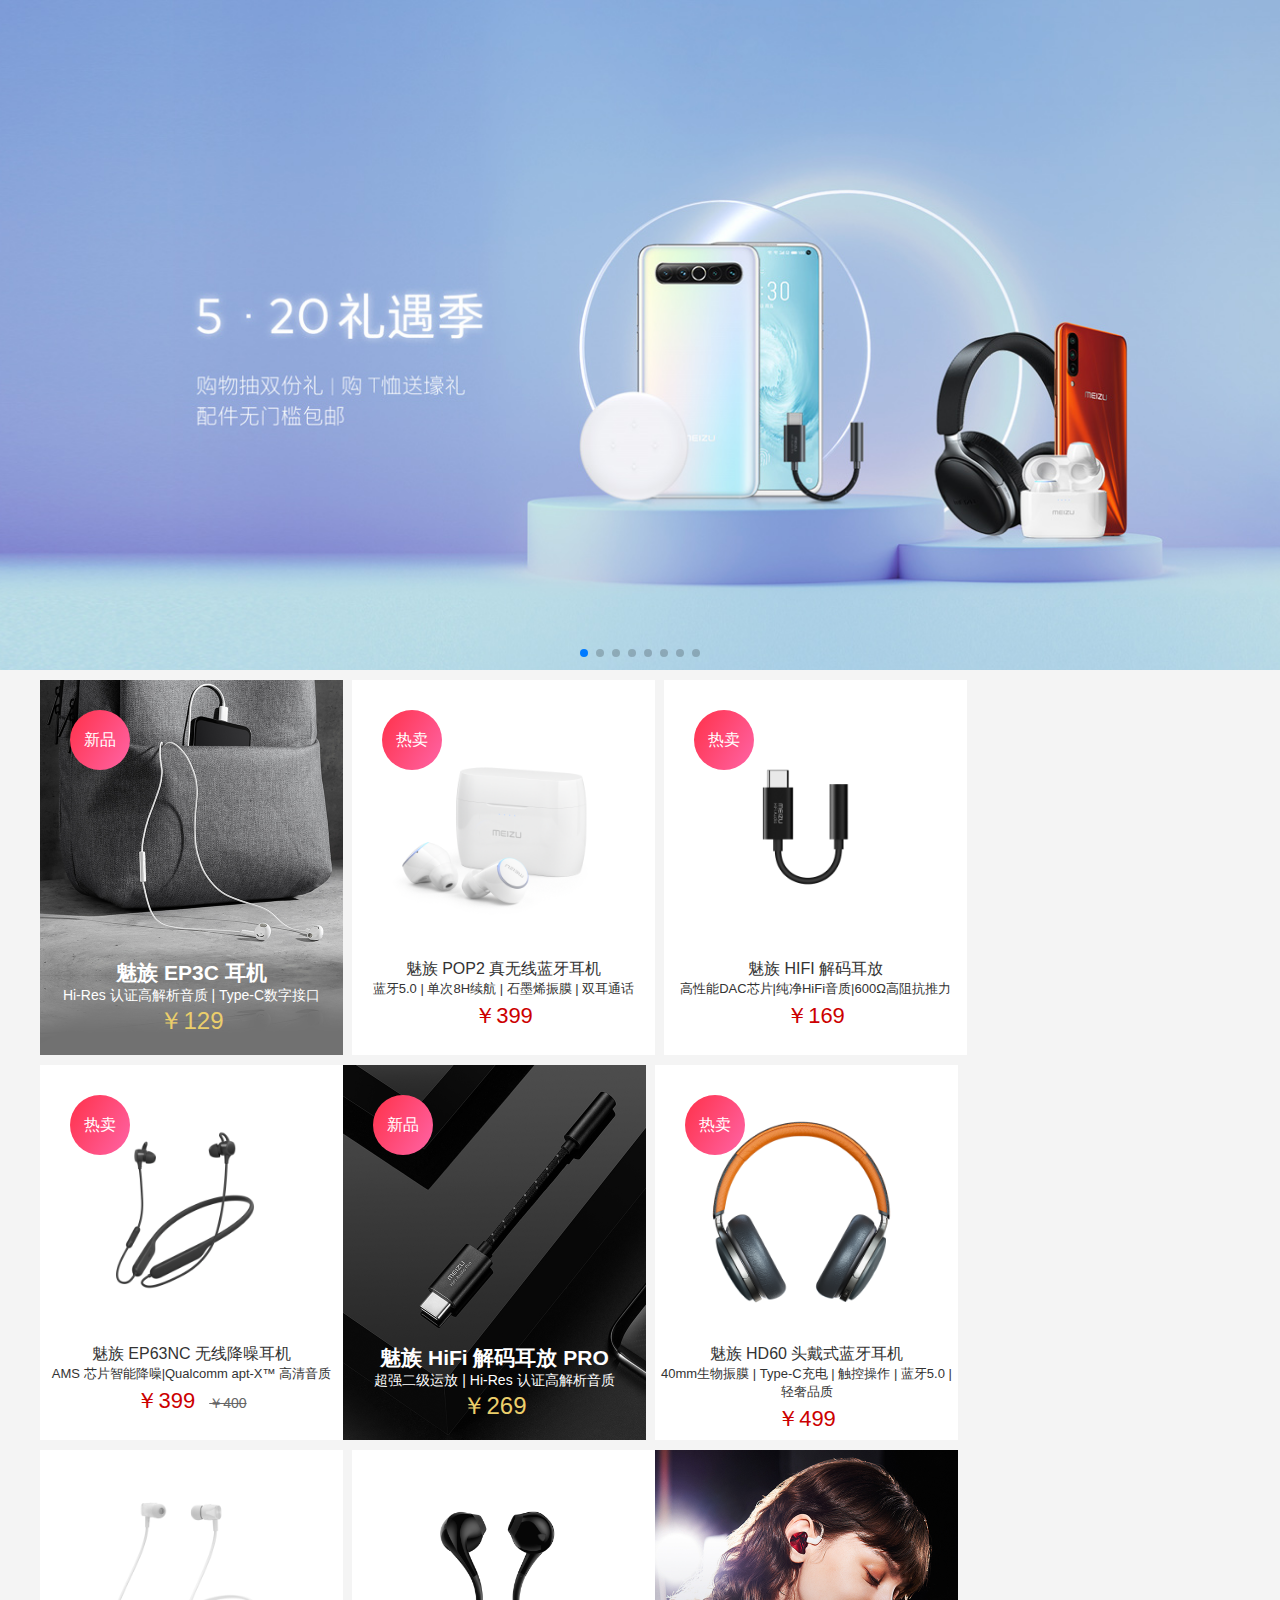
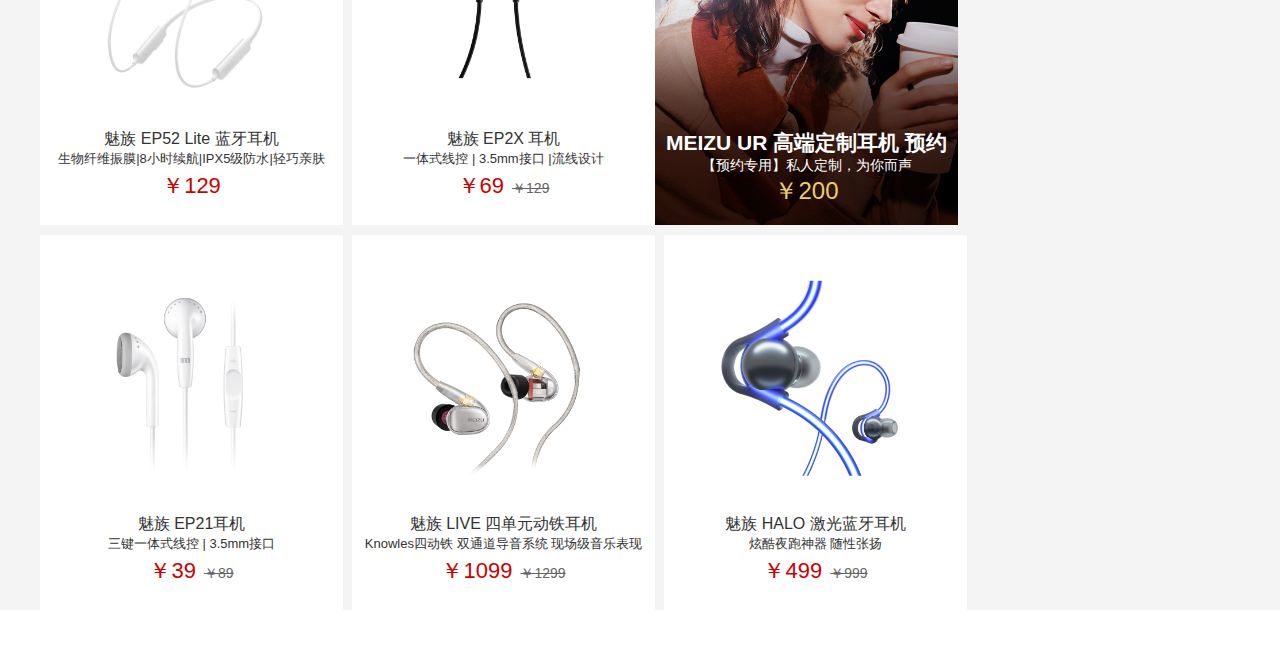
==== src/main/resources/static/views/index.html @ 3f73531a "阶段性提交" ====
<!DOCTYPE html>
<html>
    <head>
        <meta charset="utf-8"/>
        <title>魅族官网</title>
        <script src="../js/jquery-3.7.1.min.js" type="text/javascript" charset="utf-8"></script>
        <script src="../lib/swiper/swiper.min.js" type="text/javascript" charset="utf-8"></script>
        <script src="../js/httpUtils.js" type="text/javascript" charset="utf-8"></script>
        <script src="../js/index.js" type="text/javascript" charset="utf-8"></script>
        <link rel="stylesheet" type="text/css" href="../css/reset.css"/>
        <link rel="stylesheet" type="text/css" href="../css/index.css"/>
        <link rel="stylesheet" type="text/css" href="../lib/swiper/swiper.min.css"/>

    </head>
    <body>
        <div class="header-all"></div>

        <div class="swiper-container">
            <div class="swiper-wrapper">
                <div class="swiper-slide slider1"></div>
                <div class="swiper-slide slider2"></div>
                <div class="swiper-slide slider3"></div>
                <div class="swiper-slide slider4"></div>
                <div class="swiper-slide slider5"></div>
                <div class="swiper-slide slider6"></div>
                <div class="swiper-slide slider7"></div>
                <div class="swiper-slide slider8"></div>

            </div>
            <!-- 分页导航按钮 -->
            <div class="swiper-pagination"></div>
            <!-- 向前一页按钮 -->
            <!-- <div class="swiper-button-prev"></div> -->
            <!-- 向后一页按钮 -->
            <!-- <div class="swiper-button-next"></div> -->
            <!-- 分页滚动条 -->
            <!-- <div class="swiper-scrollbar"></div> -->
        </div>

        <div class="content">

            <div class="remai xinpin">
                <div class="container">
                    <ul class="clearfix">
                        <li class="fl">
                            <div class="small_phone">
                                <a href="/details">
                                    <span>新品</span>
                                    <div class="box">
                                        <p class="p1_name">魅族 EP3C 耳机</p>
                                        <p class="p2_name">Hi-Res 认证高解析音质 | Type-C数字接口</p>
                                        <p class="p3_name">￥129</p>
                                    </div>
                                    <img src="../img/index/meizu13.jpg">
                                </a>
                            </div>
                        </li>
                        <li class="fl">
                            <div class="small_phone">
                                <a href="/details">
                                    <span>热卖</span>
                                    <div class="box">
                                        <p class="p1">魅族 POP2 真无线蓝牙耳机</p>
                                        <p class="p2">蓝牙5.0 | 单次8H续航 | 石墨烯振膜 | 双耳通话</p>
                                        <p class="p3">￥399</p>
                                    </div>
                                    <img src="../img/index/meizu14.png">
                                </a>
                            </div>
                        </li>
                        <li class="fl">
                            <div class="small_phone">
                                <a href="details.html">
                                    <span>热卖</span>
                                    <div class="box">
                                        <p class="p1">魅族 HIFI 解码耳放</p>
                                        <p class="p2">高性能DAC芯片|纯净HiFi音质|600Ω高阻抗推力</p>
                                        <p class="p3">￥169</p>
                                    </div>
                                    <img src="../img/index/meizu15.png">
                                </a>
                            </div>
                        </li>
                        <li class="fl">
                            <div class="small_phone">
                                <a href="details.html">
                                    <span>热卖</span>
                                    <div class="box">
                                        <p class="p1">魅族 EP63NC 无线降噪耳机</p>
                                        <p class="p2">AMS 芯片智能降噪|Qualcomm apt-X™ 高清音质</p>
                                        <p class="p3">￥399 <s>￥400</s></p>
                                    </div>
                                    <img src="../img/index/meizu16.png">
                                </a>
                            </div>
                        </li>

                        <li class="fl">
                            <div class="small_phone">
                                <a href="details.html">
                                    <span>新品</span>
                                    <div class="box">
                                        <p class="p1_name">魅族 HiFi 解码耳放 PRO</p>
                                        <p class="p2_name">超强二级运放 | Hi-Res 认证高解析音质</p>
                                        <p class="p3_name">￥269</p>
                                    </div>
                                    <img src="../img/index/meizu17.jpg">
                                </a>
                            </div>
                        </li>
                        <li class="fl">
                            <div class="small_phone">
                                <a href="details.html">
                                    <span>热卖</span>
                                    <div class="box">
                                        <p class="p1">魅族 HD60 头戴式蓝牙耳机</p>
                                        <p class="p2">40mm生物振膜 | Type-C充电 | 触控操作 | 蓝牙5.0 | 轻奢品质</p>
                                        <p class="p3">￥499</p>
                                    </div>
                                    <img src="../img/index/meizu18.png">
                                </a>
                            </div>
                        </li>
                        <li class="fl">
                            <div class="small_phone">
                                <a href="details.html">
                                    <!-- <span>新品</span> -->
                                    <div class="box">
                                        <p class="p1">魅族 EP52 Lite 蓝牙耳机</p>
                                        <p class="p2">生物纤维振膜|8小时续航|IPX5级防水|轻巧亲肤</p>
                                        <p class="p3">￥129</p>
                                    </div>
                                    <img src="../img/index/meizu19.png">
                                </a>
                            </div>
                        </li>
                        <li class="fl">
                            <div class="small_phone">
                                <a href="details.html">
                                    <!-- <span>新品</span> -->
                                    <div class="box">
                                        <p class="p1">魅族 EP2X 耳机</p>
                                        <p class="p2">一体式线控 | 3.5mm接口 |流线设计</p>
                                        <p class="p3">￥69<s>￥129</s></p>
                                    </div>
                                    <img src="../img/index/meizu20.png">
                                </a>
                            </div>
                        </li>

                        <li class="fl">
                            <div class="small_phone">
                                <a href="details.html">
                                    <!-- <span>新品</span> -->
                                    <div class="box">
                                        <p class="p1_name">MEIZU UR 高端定制耳机 预约</p>
                                        <p class="p2_name">【预约专用】私人定制，为你而声</p>
                                        <p class="p3_name">￥200</p>
                                    </div>
                                    <img src="../img/index/meizu21.jpg">
                                </a>
                            </div>
                        </li>
                        <li class="fl">
                            <div class="small_phone">
                                <a href="details.html">
                                    <!-- <span>领券</span> -->
                                    <div class="box">
                                        <p class="p1">魅族 EP21耳机</p>
                                        <p class="p2">三键一体式线控 | 3.5mm接口 </p>
                                        <p class="p3">￥39<s>￥89</s></p>
                                    </div>
                                    <img src="../img/index/meizu22.png">
                                </a>
                            </div>
                        </li>
                        <li class="fl">
                            <div class="small_phone">
                                <a href="details.html">
                                    <!-- <span>新品</span> -->
                                    <div class="box">
                                        <p class="p1">魅族 LIVE 四单元动铁耳机</p>
                                        <p class="p2">Knowles四动铁 双通道导音系统 现场级音乐表现</p>
                                        <p class="p3">￥1099<s>￥1299</s></p>
                                    </div>
                                    <img src="../img/index/meizu23.png">
                                </a>
                            </div>
                        </li>
                        <li class="fl">
                            <div class="small_phone">
                                <a href="details.html">
                                    <!-- <span>新品</span> -->
                                    <div class="box">
                                        <p class="p1">魅族 HALO 激光蓝牙耳机</p>
                                        <p class="p2">炫酷夜跑神器 随性张扬</p>
                                        <p class="p3">￥499<s>￥999</s></p>
                                    </div>
                                    <img src="../img/index/meizu24.png">
                                </a>
                            </div>
                        </li>
                    </ul>
                </div>
            </div>

        </div>
        <!--<div class="footer-all"></div>-->
    </body>
</html>
---- src/main/resources/static/css/index.css ----
@charset "utf-8";
li{
	overflow: hidden;
}


.banner {
	height: 670px;
	width: 100%;

	overflow: hidden;
	margin: auto;
}

.swiper-container {
	width: 100%;
	height: 670px;
	cursor: pointer;
}

.swiper-container .slider1 {
	height: 100%;
	background: url(../img/index/01.jpg) no-repeat center top;
	background-size: cover;
}

.swiper-container .slider2 {
	height: 100%;
	background: url(../img/index/02.jpg) no-repeat center top;
	background-size: cover;
}

.swiper-container .slider3 {
	height: 100%;
	background: url(../img/index/03.jpg) no-repeat center top;
	background-size: cover;
}

.swiper-container .slider4 {
	height: 100%;
	background: url(../img/index/04.jpg) no-repeat center top;
	background-size: cover;
}

.swiper-container .slider5 {
	height: 100%;
	background: url(../img/index/05.jpg) no-repeat center top;
	background-size: cover;
}

.swiper-container .slider6 {
	height: 100%;
	background: url(../img/index/06.jpg) no-repeat center top;
	background-size: cover;
}

.swiper-container .slider7 {
	height: 100%;
	background: url(../img/index/07.jpg) no-repeat center top;
	background-size: cover;
}

.swiper-container .slider8 {
	height: 100%;
	background: url(../img/index/08.jpg) no-repeat center top;
	background-size: cover;
}


.banner .box {
	margin: auto;
	width: 100%;
	height: 670px;
	position: relative;
}

.banner img {
	height: 670px;
	position: absolute;
	left: -25%;
	/* top:50%; */
	/* transform: translate(-50%,-50%); */
	/* position: relative; */
}

.content {
	width: 100%;
	background-color: #F4F4F4;
}

.section {
	margin-bottom: 50px;
}

.section_box {
	padding-bottom: 45px;
	background-color: #fff;
}

.content .section ul li {
	float: left;
	padding-top: 45px;
	width: 310px;
	height: 186px;

}

.content .section ul li a {
	display: block;
	width: 100%;
	height: 100%;
}

.content .section ul li img {
	width: 130px;
	margin: auto;
	margin-left: 90px;
}

.content .section ul li .p1 {
	text-align: center;
	font-size: 20px;
	color: #333;
}

.content .section ul li p:last-child {
	text-align: center;
	font-size: 14px;
	color: #999;
}

.title {
	font-size: 30px;
	text-align: center;
	margin-bottom: 10px;
}

.title h3 {
	font-size: 1em;
	font-weight: 400;
	color: #333;
}

.phone_banner {
	width: 100%;
	height: 450px;
	position: relative;
	overflow: hidden;
	border-bottom: 1px solid #eee;
}

.phone_banner a {
	display: block;
	width: 100%;
	height: 100%;
	position: relative;
}

.phone_banner img {
	position: absolute;
	/* height: 450px; */
	/* width: 100%; */
	/* left: -25%; */
	left: 50%;
	top: 50%;
	transform: translate(-50%, -50%);
	/* top: -25%; */
}

.content .xinpin {
	margin-bottom: 50px;
}

.content .xinpin li {
	background-color: #fff;
	margin-top: 10px;
	margin-right: 9px;
}

.content .xinpin li:nth-child(2) {
	margin-right: 0px;
}

.content .xinpin li .big_phone {
	/* float: left; */
	width: 615px;
	height: 610px;
	position: relative;
}

.content .xinpin li a {
	display: block;
	width: 100%;
	height: 100%;
}

.content .xinpin li a span {
	position: absolute;
	top: 30px;
	left: 30px;
	display: block;
	width: 60px;
	height: 60px;
	line-height: 60px;
	color: #fff;
	border-radius: 50%;
	font-size: 16px;
	text-align: center;
	background-image: linear-gradient(120deg, #ff3149, #ff64a6);
	z-index: 5;
}

.content .xinpin a {
	display: block;
	width: 100%;
	height: 100%;
}

.content .xinpin li a .box {
	text-align: center;
	position: absolute;
	top: 58px;
	height: 105px;
	width: 100%;
}

.content .xinpin li a .p1 {
	font-size: 28px;
	color: #333;
}

.content .xinpin li a .p2 {
	font-size: 18px;
	color: #333;
	margin-bottom: 3px;
}

.content .xinpin li a .p3 {
	font-size: 22px;
	color: #c00;
}

.content .xinpin li a img {
	width: 460px;
	/* height: 460px; */
	position: absolute;
	left: 80px;
	/* top: 80px; */
	bottom: 0;
}

.content .xinpin li .small_phone {
	/* float: left; */
	width: 303px;
	height: 375px;
	position: relative;
}

.content .xinpin li .small_phone img {
	width: 230px;
	position: absolute;
	top: 30px;
	margin: 0px;
	left: 30px;
}

.content .xinpin li>.small_phone a .box {
	text-align: center;
	position: absolute;
	top: 279px;
	left: 0;
	height: 80px;
	width: 100%;
}

.content .xinpin li>.small_phone a .box .p1 {
	font-size: 16px;
	color: #333;
}

.content .xinpin li>.small_phone a .box .p2 {
	font-size: 13px;
	color: #333;
}

.content .xinpin li:nth-child(6) {
	margin-right: 0px;
}

.content .xinpin li .lingquan a span {
	position: absolute;
	top: 30px;
	left: 30px;
	display: block;
	width: 60px;
	height: 60px;
	line-height: 60px;
	color: #fff;
	border-radius: 50%;
	font-size: 16px;
	text-align: center;
	background-image: linear-gradient(120deg, #2e74f6, #56bdf9);
	z-index: 5;
}

.content .remai li:nth-child(4) {
	margin-right: 0px;
}

.content .remai li:nth-child(8) {
	margin-right: 0px;
}

.content .remai li:nth-child(12) {
	margin-right: 0px;
}

.content .remai li:nth-child(2) {
	margin-right: 9px;
}

.content .remai li:nth-child(6) {
	margin-right: 9px;
}

.content .remai li:nth-child(10) {
	margin-right: 9px;
}

.content .remai li:nth-child(1) img,
.content .remai li:nth-child(5) img,
.content .remai li:nth-child(9) img {
	width: 303px;
	left: 0px;
	top: 0px;
}

.content .remai li:nth-child(1) .box,
.content .remai li:nth-child(5) .box,
.content .remai li:nth-child(9) .box {
	z-index: 5;
}

.content .remai .box>.p1_name {
	font-size: 21px;
	font-weight: 700;
	color: #fff;
}

.content .remai .box>.p2_name {
	font-size: 14px;
	/* font-weight: 700; */
	color: #fff;
}

.content .remai .box>.p3_name {
	font-size: 24px;
	/* font-weight: 700; */
	color: #ebce6b;
}

.content .remai .box s {
	font-size: 14px;
	margin-left: 8px;
	color: #666;
}

.content .shoujike li:nth-child(1) .box>.p3_name {
	font-size: 24px;
	/* font-weight: 700; */
	color: #f1904a;
}


.retie{
	margin-bottom: 50px;
}
.retie li{
	width: 303px;
	height: 388px;
	float: left;
	margin-top: 10px;
	margin-right: 9px;
	background-color: #fff;
}
.retie li:nth-child(4)
,.retie li:nth-child(8){
	margin-right: 0px;
}

.retie li a>img{
	width: 303px;
}

.retie li a{
	display: block;
	width: 100%;
	height: 100%;
}

.retie .touxiang{
	margin-top: 10px;
	margin-left: 15px;
}

.retie .touxiang>img{
	width: 36px;
	border-radius: 50%;
	float: left;
}

.retie .touxiang span{
	line-height: 40px;
	margin-left: 15px;
	color: #515151;
	font-size: 14px;
}

.retie .shequ_p{
	padding: 10px 15px 15px;
	font-size: 16px;
	line-height: 27px;
	color: #515151;
	text-align: left;
	/* height: 66px; */
}
.retie .shequ_p1{
	padding: 0px 15px;
	margin-top: 10px;
	font-size: 14px;
	/* line-height: 27px; */
	color: #999;
	text-align: left;
	/* height: 66px; */
}


.flyme li{
	width: 303px;
	height: 245px;
	float: left;
	margin-top: 10px;
	margin-right: 9px;
	background-color: #fff;
}

.flyme li:first-child{
	width: 615px;
	height: 245px;
	float: left;
	margin-top: 10px;
	margin-right: 9px;
	/* background-color: #000000; */
}

.flyme li:nth-child(4)
,.flyme li:nth-child(8){
	margin-right: 9px;
}

.flyme li:nth-child(3)
,.flyme li:nth-child(7){
	margin-right: 0px;
}

.flyme li:first-child a>img{
	width: 615px;
}

.flyme p{
	/* padding: 0px 15px; */
	/* margin-top: 10px; */
	font-size: 16px;
	line-height: 55px;
	color: #515151;
	text-align: center;
	/* height: 66px; */
}

.shipin li:first-child{
	width: 303px;
	height: 245px;
	float: left;
	margin-top: 10px;
	margin-right: 9px;
	/* background-color: #000000; */
}

.shipin li{
	position: relative;
}

.shipin li:nth-child(4)
,.shipin li:nth-child(8){
	margin-right: 0px;
}

.shipin li:nth-child(3)
,.shipin li:nth-child(7){
	margin-right: 9px;
}

.shipin li:first-child a>img{
	width: 303px;
}

.shipin i{
	content: "";
	position: absolute;
	width: 30px;
	height: 30px;
	background: url(../img/index/image_76.png);
	background-size: 100%;
	right: 15px;
	bottom: 70px;
}
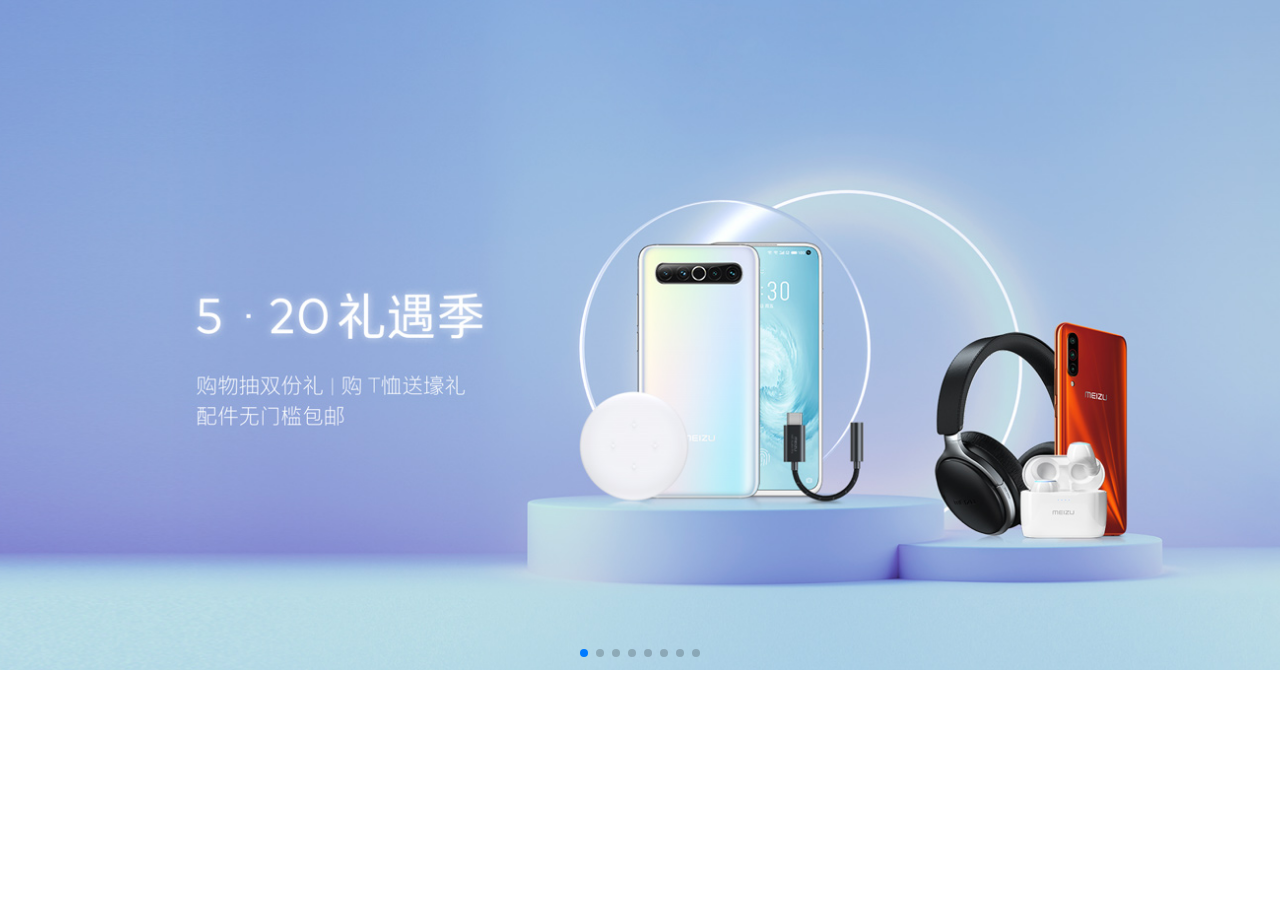
==== commit 582ca658: "阶段性提交" ====
--- a/src/main/resources/static/views/index.html
+++ b/src/main/resources/static/views/index.html
@@ -3,14 +3,13 @@
     <head>
         <meta charset="utf-8"/>
         <title>魅族官网</title>
+        <link rel="stylesheet" type="text/css" href="../css/reset.css"/>
+        <link rel="stylesheet" type="text/css" href="../css/index.css"/>
+        <link rel="stylesheet" type="text/css" href="../lib/swiper/swiper.min.css"/>
         <script src="../js/jquery-3.7.1.min.js" type="text/javascript" charset="utf-8"></script>
         <script src="../lib/swiper/swiper.min.js" type="text/javascript" charset="utf-8"></script>
         <script src="../js/httpUtils.js" type="text/javascript" charset="utf-8"></script>
         <script src="../js/index.js" type="text/javascript" charset="utf-8"></script>
-        <link rel="stylesheet" type="text/css" href="../css/reset.css"/>
-        <link rel="stylesheet" type="text/css" href="../css/index.css"/>
-        <link rel="stylesheet" type="text/css" href="../lib/swiper/swiper.min.css"/>
-
     </head>
     <body>
         <div class="header-all"></div>
@@ -41,8 +40,8 @@
 
             <div class="remai xinpin">
                 <div class="container">
-                    <ul class="clearfix">
-                        <li class="fl">
+                    <ul id="products" class="clearfix">
+                       <!-- <li class="fl">
                             <div class="small_phone">
                                 <a href="/details">
                                     <span>新品</span>
@@ -124,7 +123,7 @@
                         <li class="fl">
                             <div class="small_phone">
                                 <a href="details.html">
-                                    <!-- <span>新品</span> -->
+                                    &lt;!&ndash; <span>新品</span> &ndash;&gt;
                                     <div class="box">
                                         <p class="p1">魅族 EP52 Lite 蓝牙耳机</p>
                                         <p class="p2">生物纤维振膜|8小时续航|IPX5级防水|轻巧亲肤</p>
@@ -137,7 +136,7 @@
                         <li class="fl">
                             <div class="small_phone">
                                 <a href="details.html">
-                                    <!-- <span>新品</span> -->
+                                    &lt;!&ndash; <span>新品</span> &ndash;&gt;
                                     <div class="box">
                                         <p class="p1">魅族 EP2X 耳机</p>
                                         <p class="p2">一体式线控 | 3.5mm接口 |流线设计</p>
@@ -151,7 +150,7 @@
                         <li class="fl">
                             <div class="small_phone">
                                 <a href="details.html">
-                                    <!-- <span>新品</span> -->
+                                    &lt;!&ndash; <span>新品</span> &ndash;&gt;
                                     <div class="box">
                                         <p class="p1_name">MEIZU UR 高端定制耳机 预约</p>
                                         <p class="p2_name">【预约专用】私人定制，为你而声</p>
@@ -164,7 +163,7 @@
                         <li class="fl">
                             <div class="small_phone">
                                 <a href="details.html">
-                                    <!-- <span>领券</span> -->
+                                    &lt;!&ndash; <span>领券</span> &ndash;&gt;
                                     <div class="box">
                                         <p class="p1">魅族 EP21耳机</p>
                                         <p class="p2">三键一体式线控 | 3.5mm接口 </p>
@@ -177,7 +176,7 @@
                         <li class="fl">
                             <div class="small_phone">
                                 <a href="details.html">
-                                    <!-- <span>新品</span> -->
+                                    &lt;!&ndash; <span>新品</span> &ndash;&gt;
                                     <div class="box">
                                         <p class="p1">魅族 LIVE 四单元动铁耳机</p>
                                         <p class="p2">Knowles四动铁 双通道导音系统 现场级音乐表现</p>
@@ -190,7 +189,7 @@
                         <li class="fl">
                             <div class="small_phone">
                                 <a href="details.html">
-                                    <!-- <span>新品</span> -->
+                                    &lt;!&ndash; <span>新品</span> &ndash;&gt;
                                     <div class="box">
                                         <p class="p1">魅族 HALO 激光蓝牙耳机</p>
                                         <p class="p2">炫酷夜跑神器 随性张扬</p>
@@ -199,7 +198,7 @@
                                     <img src="../img/index/meizu24.png">
                                 </a>
                             </div>
-                        </li>
+                        </li>-->
                     </ul>
                 </div>
             </div>
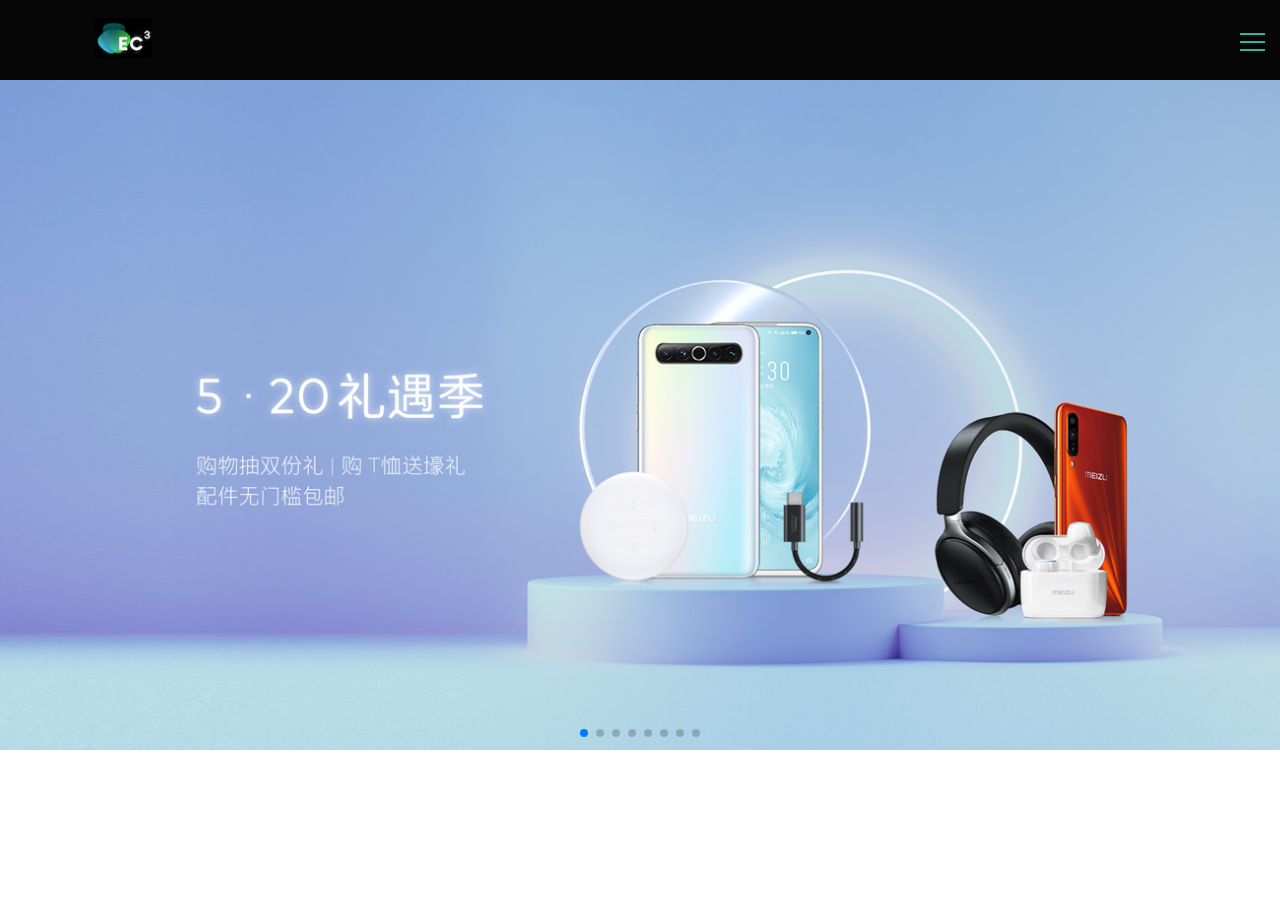
==== commit aecf71ba: "阶段性提交" ====
--- a/src/main/resources/static/views/index.html
+++ b/src/main/resources/static/views/index.html
@@ -8,11 +8,34 @@
         <link rel="stylesheet" type="text/css" href="../lib/swiper/swiper.min.css"/>
         <script src="../js/jquery-3.7.1.min.js" type="text/javascript" charset="utf-8"></script>
         <script src="../lib/swiper/swiper.min.js" type="text/javascript" charset="utf-8"></script>
-        <script src="../js/httpUtils.js" type="text/javascript" charset="utf-8"></script>
+        <script src="../js/utils.js" type="text/javascript" charset="utf-8"></script>
         <script src="../js/index.js" type="text/javascript" charset="utf-8"></script>
+
+        <link rel="stylesheet" type="text/css" href="../css/header.css"/>
+
     </head>
     <body>
-        <div class="header-all"></div>
+        <!-- <div class="header-all"></div>-->
+        <div class="nav index" style="height: 80px;">
+            <div class="layui-container">
+                <div class="nav-logo"><a href="index.html"> <img src="../img/header/log.png" alt=""> </a></div>
+                <div class="nav-list">
+                    <button><span class=""></span><span style="display: block;"></span><span class=""></span></button>
+                    <ul class="layui-nav" lay-filter="">
+                        <li class="layui-nav-item"><a href="/">Product</a></li>
+                        <li class="layui-nav-item"><a href="#">Support</a></li>
+                        <li class="layui-nav-item"><a href="#">About Us</a></li>
+                        <li class="layui-nav-item"><a href="javascript:page('account');">Account</a></li>
+                        <li class="layui-nav-item"><a href="javascript:page('cart');"><img src="../img/header/cart.png"></a>
+                        </li>
+                        <li class="layui-nav-item"><a href="javascript:page('login')"><img
+                                src="../img/header/login.png"></a></li>
+                        <span class="layui-nav-bar" style="left: 342px; top: 78px; width: 0px; opacity: 0;"></span>
+                    </ul>
+                </div>
+            </div>
+        </div>
+
 
         <div class="swiper-container">
             <div class="swiper-wrapper">
@@ -37,173 +60,171 @@
         </div>
 
         <div class="content">
-
             <div class="remai xinpin">
                 <div class="container">
                     <ul id="products" class="clearfix">
-                       <!-- <li class="fl">
-                            <div class="small_phone">
-                                <a href="/details">
-                                    <span>新品</span>
-                                    <div class="box">
-                                        <p class="p1_name">魅族 EP3C 耳机</p>
-                                        <p class="p2_name">Hi-Res 认证高解析音质 | Type-C数字接口</p>
-                                        <p class="p3_name">￥129</p>
-                                    </div>
-                                    <img src="../img/index/meizu13.jpg">
-                                </a>
-                            </div>
-                        </li>
-                        <li class="fl">
-                            <div class="small_phone">
-                                <a href="/details">
-                                    <span>热卖</span>
-                                    <div class="box">
-                                        <p class="p1">魅族 POP2 真无线蓝牙耳机</p>
-                                        <p class="p2">蓝牙5.0 | 单次8H续航 | 石墨烯振膜 | 双耳通话</p>
-                                        <p class="p3">￥399</p>
-                                    </div>
-                                    <img src="../img/index/meizu14.png">
-                                </a>
-                            </div>
-                        </li>
-                        <li class="fl">
-                            <div class="small_phone">
-                                <a href="details.html">
-                                    <span>热卖</span>
-                                    <div class="box">
-                                        <p class="p1">魅族 HIFI 解码耳放</p>
-                                        <p class="p2">高性能DAC芯片|纯净HiFi音质|600Ω高阻抗推力</p>
-                                        <p class="p3">￥169</p>
-                                    </div>
-                                    <img src="../img/index/meizu15.png">
-                                </a>
-                            </div>
-                        </li>
-                        <li class="fl">
-                            <div class="small_phone">
-                                <a href="details.html">
-                                    <span>热卖</span>
-                                    <div class="box">
-                                        <p class="p1">魅族 EP63NC 无线降噪耳机</p>
-                                        <p class="p2">AMS 芯片智能降噪|Qualcomm apt-X™ 高清音质</p>
-                                        <p class="p3">￥399 <s>￥400</s></p>
-                                    </div>
-                                    <img src="../img/index/meizu16.png">
-                                </a>
-                            </div>
-                        </li>
-
-                        <li class="fl">
-                            <div class="small_phone">
-                                <a href="details.html">
-                                    <span>新品</span>
-                                    <div class="box">
-                                        <p class="p1_name">魅族 HiFi 解码耳放 PRO</p>
-                                        <p class="p2_name">超强二级运放 | Hi-Res 认证高解析音质</p>
-                                        <p class="p3_name">￥269</p>
-                                    </div>
-                                    <img src="../img/index/meizu17.jpg">
-                                </a>
-                            </div>
-                        </li>
-                        <li class="fl">
-                            <div class="small_phone">
-                                <a href="details.html">
-                                    <span>热卖</span>
-                                    <div class="box">
-                                        <p class="p1">魅族 HD60 头戴式蓝牙耳机</p>
-                                        <p class="p2">40mm生物振膜 | Type-C充电 | 触控操作 | 蓝牙5.0 | 轻奢品质</p>
-                                        <p class="p3">￥499</p>
-                                    </div>
-                                    <img src="../img/index/meizu18.png">
-                                </a>
-                            </div>
-                        </li>
-                        <li class="fl">
-                            <div class="small_phone">
-                                <a href="details.html">
-                                    &lt;!&ndash; <span>新品</span> &ndash;&gt;
-                                    <div class="box">
-                                        <p class="p1">魅族 EP52 Lite 蓝牙耳机</p>
-                                        <p class="p2">生物纤维振膜|8小时续航|IPX5级防水|轻巧亲肤</p>
-                                        <p class="p3">￥129</p>
-                                    </div>
-                                    <img src="../img/index/meizu19.png">
-                                </a>
-                            </div>
-                        </li>
-                        <li class="fl">
-                            <div class="small_phone">
-                                <a href="details.html">
-                                    &lt;!&ndash; <span>新品</span> &ndash;&gt;
-                                    <div class="box">
-                                        <p class="p1">魅族 EP2X 耳机</p>
-                                        <p class="p2">一体式线控 | 3.5mm接口 |流线设计</p>
-                                        <p class="p3">￥69<s>￥129</s></p>
-                                    </div>
-                                    <img src="../img/index/meizu20.png">
-                                </a>
-                            </div>
-                        </li>
-
-                        <li class="fl">
-                            <div class="small_phone">
-                                <a href="details.html">
-                                    &lt;!&ndash; <span>新品</span> &ndash;&gt;
-                                    <div class="box">
-                                        <p class="p1_name">MEIZU UR 高端定制耳机 预约</p>
-                                        <p class="p2_name">【预约专用】私人定制，为你而声</p>
-                                        <p class="p3_name">￥200</p>
-                                    </div>
-                                    <img src="../img/index/meizu21.jpg">
-                                </a>
-                            </div>
-                        </li>
-                        <li class="fl">
-                            <div class="small_phone">
-                                <a href="details.html">
-                                    &lt;!&ndash; <span>领券</span> &ndash;&gt;
-                                    <div class="box">
-                                        <p class="p1">魅族 EP21耳机</p>
-                                        <p class="p2">三键一体式线控 | 3.5mm接口 </p>
-                                        <p class="p3">￥39<s>￥89</s></p>
-                                    </div>
-                                    <img src="../img/index/meizu22.png">
-                                </a>
-                            </div>
-                        </li>
-                        <li class="fl">
-                            <div class="small_phone">
-                                <a href="details.html">
-                                    &lt;!&ndash; <span>新品</span> &ndash;&gt;
-                                    <div class="box">
-                                        <p class="p1">魅族 LIVE 四单元动铁耳机</p>
-                                        <p class="p2">Knowles四动铁 双通道导音系统 现场级音乐表现</p>
-                                        <p class="p3">￥1099<s>￥1299</s></p>
-                                    </div>
-                                    <img src="../img/index/meizu23.png">
-                                </a>
-                            </div>
-                        </li>
-                        <li class="fl">
-                            <div class="small_phone">
-                                <a href="details.html">
-                                    &lt;!&ndash; <span>新品</span> &ndash;&gt;
-                                    <div class="box">
-                                        <p class="p1">魅族 HALO 激光蓝牙耳机</p>
-                                        <p class="p2">炫酷夜跑神器 随性张扬</p>
-                                        <p class="p3">￥499<s>￥999</s></p>
-                                    </div>
-                                    <img src="../img/index/meizu24.png">
-                                </a>
-                            </div>
-                        </li>-->
+                        <!-- <li class="fl">
+                             <div class="small_phone">
+                                 <a href="/details">
+                                     <span>新品</span>
+                                     <div class="box">
+                                         <p class="p1_name">魅族 EP3C 耳机</p>
+                                         <p class="p2_name">Hi-Res 认证高解析音质 | Type-C数字接口</p>
+                                         <p class="p3_name">￥129</p>
+                                     </div>
+                                     <img src="../img/index/meizu13.jpg">
+                                 </a>
+                             </div>
+                         </li>
+                         <li class="fl">
+                             <div class="small_phone">
+                                 <a href="/details">
+                                     <span>热卖</span>
+                                     <div class="box">
+                                         <p class="p1">魅族 POP2 真无线蓝牙耳机</p>
+                                         <p class="p2">蓝牙5.0 | 单次8H续航 | 石墨烯振膜 | 双耳通话</p>
+                                         <p class="p3">￥399</p>
+                                     </div>
+                                     <img src="../img/index/meizu14.png">
+                                 </a>
+                             </div>
+                         </li>
+                         <li class="fl">
+                             <div class="small_phone">
+                                 <a href="details.html">
+                                     <span>热卖</span>
+                                     <div class="box">
+                                         <p class="p1">魅族 HIFI 解码耳放</p>
+                                         <p class="p2">高性能DAC芯片|纯净HiFi音质|600Ω高阻抗推力</p>
+                                         <p class="p3">￥169</p>
+                                     </div>
+                                     <img src="../img/index/meizu15.png">
+                                 </a>
+                             </div>
+                         </li>
+                         <li class="fl">
+                             <div class="small_phone">
+                                 <a href="details.html">
+                                     <span>热卖</span>
+                                     <div class="box">
+                                         <p class="p1">魅族 EP63NC 无线降噪耳机</p>
+                                         <p class="p2">AMS 芯片智能降噪|Qualcomm apt-X™ 高清音质</p>
+                                         <p class="p3">￥399 <s>￥400</s></p>
+                                     </div>
+                                     <img src="../img/index/meizu16.png">
+                                 </a>
+                             </div>
+                         </li>
+
+                         <li class="fl">
+                             <div class="small_phone">
+                                 <a href="details.html">
+                                     <span>新品</span>
+                                     <div class="box">
+                                         <p class="p1_name">魅族 HiFi 解码耳放 PRO</p>
+                                         <p class="p2_name">超强二级运放 | Hi-Res 认证高解析音质</p>
+                                         <p class="p3_name">￥269</p>
+                                     </div>
+                                     <img src="../img/index/meizu17.jpg">
+                                 </a>
+                             </div>
+                         </li>
+                         <li class="fl">
+                             <div class="small_phone">
+                                 <a href="details.html">
+                                     <span>热卖</span>
+                                     <div class="box">
+                                         <p class="p1">魅族 HD60 头戴式蓝牙耳机</p>
+                                         <p class="p2">40mm生物振膜 | Type-C充电 | 触控操作 | 蓝牙5.0 | 轻奢品质</p>
+                                         <p class="p3">￥499</p>
+                                     </div>
+                                     <img src="../img/index/meizu18.png">
+                                 </a>
+                             </div>
+                         </li>
+                         <li class="fl">
+                             <div class="small_phone">
+                                 <a href="details.html">
+                                     &lt;!&ndash; <span>新品</span> &ndash;&gt;
+                                     <div class="box">
+                                         <p class="p1">魅族 EP52 Lite 蓝牙耳机</p>
+                                         <p class="p2">生物纤维振膜|8小时续航|IPX5级防水|轻巧亲肤</p>
+                                         <p class="p3">￥129</p>
+                                     </div>
+                                     <img src="../img/index/meizu19.png">
+                                 </a>
+                             </div>
+                         </li>
+                         <li class="fl">
+                             <div class="small_phone">
+                                 <a href="details.html">
+                                     &lt;!&ndash; <span>新品</span> &ndash;&gt;
+                                     <div class="box">
+                                         <p class="p1">魅族 EP2X 耳机</p>
+                                         <p class="p2">一体式线控 | 3.5mm接口 |流线设计</p>
+                                         <p class="p3">￥69<s>￥129</s></p>
+                                     </div>
+                                     <img src="../img/index/meizu20.png">
+                                 </a>
+                             </div>
+                         </li>
+
+                         <li class="fl">
+                             <div class="small_phone">
+                                 <a href="details.html">
+                                     &lt;!&ndash; <span>新品</span> &ndash;&gt;
+                                     <div class="box">
+                                         <p class="p1_name">MEIZU UR 高端定制耳机 预约</p>
+                                         <p class="p2_name">【预约专用】私人定制，为你而声</p>
+                                         <p class="p3_name">￥200</p>
+                                     </div>
+                                     <img src="../img/index/meizu21.jpg">
+                                 </a>
+                             </div>
+                         </li>
+                         <li class="fl">
+                             <div class="small_phone">
+                                 <a href="details.html">
+                                     &lt;!&ndash; <span>领券</span> &ndash;&gt;
+                                     <div class="box">
+                                         <p class="p1">魅族 EP21耳机</p>
+                                         <p class="p2">三键一体式线控 | 3.5mm接口 </p>
+                                         <p class="p3">￥39<s>￥89</s></p>
+                                     </div>
+                                     <img src="../img/index/meizu22.png">
+                                 </a>
+                             </div>
+                         </li>
+                         <li class="fl">
+                             <div class="small_phone">
+                                 <a href="details.html">
+                                     &lt;!&ndash; <span>新品</span> &ndash;&gt;
+                                     <div class="box">
+                                         <p class="p1">魅族 LIVE 四单元动铁耳机</p>
+                                         <p class="p2">Knowles四动铁 双通道导音系统 现场级音乐表现</p>
+                                         <p class="p3">￥1099<s>￥1299</s></p>
+                                     </div>
+                                     <img src="../img/index/meizu23.png">
+                                 </a>
+                             </div>
+                         </li>
+                         <li class="fl">
+                             <div class="small_phone">
+                                 <a href="details.html">
+                                     &lt;!&ndash; <span>新品</span> &ndash;&gt;
+                                     <div class="box">
+                                         <p class="p1">魅族 HALO 激光蓝牙耳机</p>
+                                         <p class="p2">炫酷夜跑神器 随性张扬</p>
+                                         <p class="p3">￥499<s>￥999</s></p>
+                                     </div>
+                                     <img src="../img/index/meizu24.png">
+                                 </a>
+                             </div>
+                         </li>-->
                     </ul>
                 </div>
             </div>
-
         </div>
-        <!--<div class="footer-all"></div>-->
+        <div class="footer-all"></div>
     </body>
 </html>
--- a/src/main/resources/static/css/header.css
+++ b/src/main/resources/static/css/header.css
@@ -0,0 +1,149 @@
+.nav {
+    width: 100%;
+    height: 80px;
+    box-shadow: 0 3px 3px 0 #CCC;
+    background: #FFF;
+    overflow: hidden;
+    transition: 0.3s;
+    /*    left: 0;
+        top: 0;
+        z-index: 999;
+        position: fixed;*/
+}
+
+.nav.index {
+   /* background: rgba(255, 255, 255, 0.8);*/
+    background: #060606;
+    box-shadow: 0 0 0 0 rgba(0, 0, 0, 0.05);
+}
+
+.nav.scroll {
+    background: #FFF;
+    box-shadow: 0 3px 3px 0 rgba(0, 0, 0, 0.05);
+    transition: 0.3s
+}
+
+.nav .layui-container {
+    position: relative;
+    transition: all 400ms ease-out;
+   /* margin-left: 300px;*/
+}
+
+.nav .nav-logo {
+    height: 100%;
+    position: absolute;
+    top: 14px;
+    left: 95px;
+    line-height: 80px;
+}
+
+.nav .nav-logo img {
+    width: 57px;
+    height: 40px;
+}
+
+.nav .nav-list {
+    display: inline-block;
+    height: 80px;
+}
+
+.nav .nav-list button {
+    width: 25px;
+    height: 30px;
+    position: absolute;
+    top: 30px;
+    right: 15px;
+    background-color: transparent;
+    border: none;
+    outline: none;
+    cursor: pointer;
+}
+
+.nav .nav-list button span {
+    display: block;
+    width: 25px;
+    height: 2px;
+    background: #2db5a3;
+    margin-bottom: 6px;
+    transition: 0.5s;
+}
+
+.nav .nav-list button span.spa1 {
+    transform: rotate(45deg);
+}
+
+.nav .nav-list button span.spa3 {
+    transform: rotate(-45deg) translate(5px, -5px);
+}
+
+.nav .layui-nav {
+    width: 100%;
+    position: absolute;
+    top: 80px;
+    right: 0;
+    color: #000;
+    background: transparent;
+}
+
+.nav .layui-nav .layui-nav-item {
+    display: block;
+    line-height: 60px;
+}
+
+.nav .layui-nav * {
+    font-size: 18px;
+}
+
+.nav .layui-nav .layui-nav-item a {
+    padding: 0 0;
+    color: white;
+}
+
+.nav .layui-nav-bar,
+.nav .layui-nav .layui-this:after {
+    height: 2px;
+    background-color: #2db5a3;
+}
+
+.nav .layui-nav .layui-this a,
+.nav .layui-nav .layui-nav-item a:hover {
+    color: #2db5a3;
+}
+
+@media screen and (min-width: 1312px) {
+    .nav {
+        max-height: 80px;
+    }
+
+    .nav.index {
+       /* background: rgba(255, 255, 255, 0.3);*/
+        background: #060606;
+    }
+
+    .nav .nav-list button {
+        display: none;
+    }
+
+    .nav .layui-nav {
+        /* width: auto;
+        position: absolute;
+        top: 0;
+        padding: 0 5px;
+        border-radius: 0;
+        margin: 0; */
+
+        /* width: auto; */
+        position: absolute;
+        top: 0;
+        left: 240px;
+        padding: 0px 9px;
+        border-radius: 0;
+        margin: 0;
+    }
+
+    .nav .layui-nav .layui-nav-item {
+        display: inline-block;
+        margin: 0 45px;
+        line-height: 80px;
+    }
+}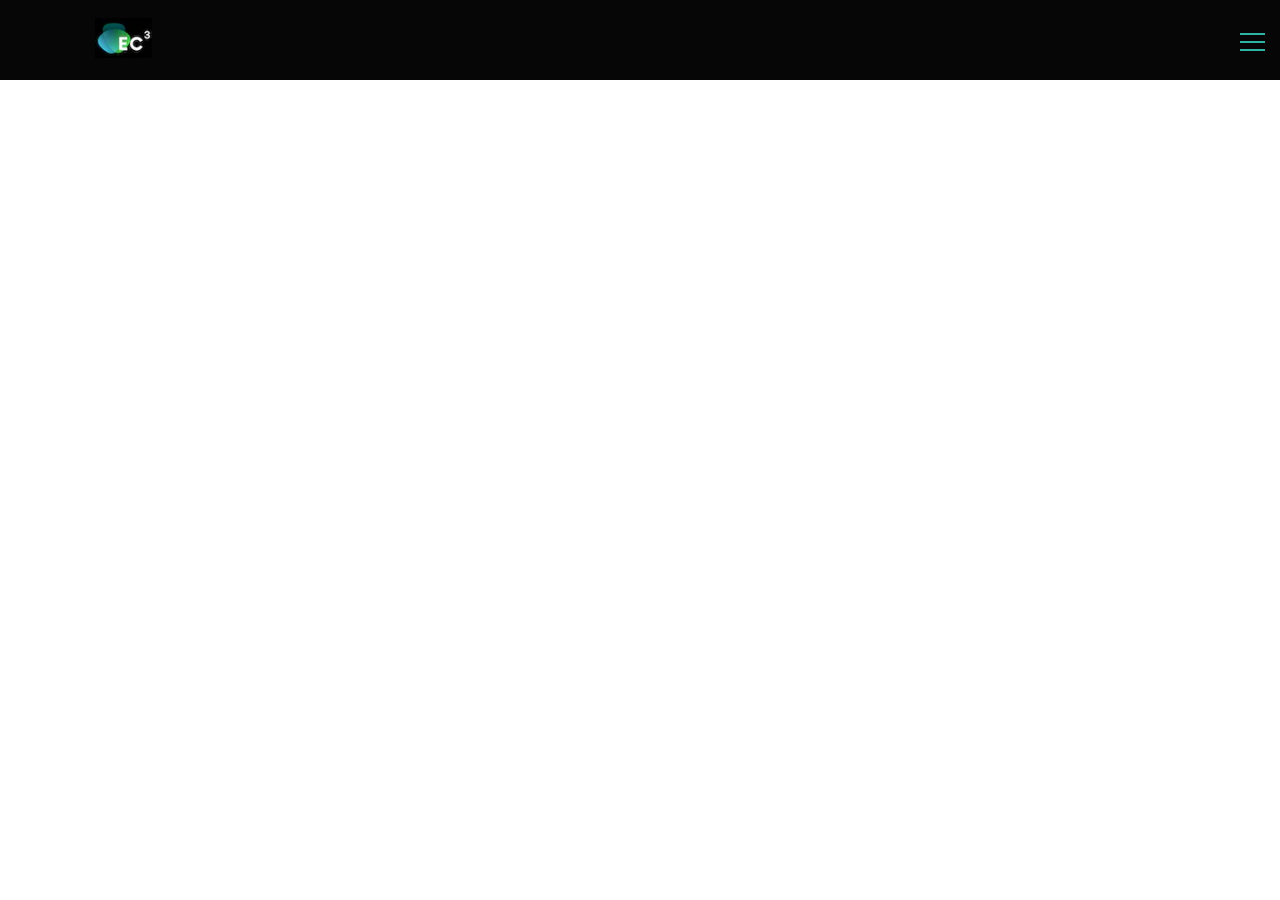
==== commit ef707a6e: "阶段性提交" ====
--- a/src/main/resources/static/views/index.html
+++ b/src/main/resources/static/views/index.html
@@ -2,12 +2,14 @@
 <html>
     <head>
         <meta charset="utf-8"/>
-        <title>魅族官网</title>
+        <title>EC3 Shopping</title>
+        <link rel="icon" href="../img/header/favicon.ico" type="images/x-ico"/>
         <link rel="stylesheet" type="text/css" href="../css/reset.css"/>
         <link rel="stylesheet" type="text/css" href="../css/index.css"/>
         <link rel="stylesheet" type="text/css" href="../lib/swiper/swiper.min.css"/>
         <script src="../js/jquery-3.7.1.min.js" type="text/javascript" charset="utf-8"></script>
         <script src="../lib/swiper/swiper.min.js" type="text/javascript" charset="utf-8"></script>
+        <script src="../lib/layer/layer.js" type="text/javascript" charset="utf-8"></script>
         <script src="../js/utils.js" type="text/javascript" charset="utf-8"></script>
         <script src="../js/index.js" type="text/javascript" charset="utf-8"></script>
 
@@ -15,7 +17,6 @@
 
     </head>
     <body>
-        <!-- <div class="header-all"></div>-->
         <div class="nav index" style="height: 80px;">
             <div class="layui-container">
                 <div class="nav-logo"><a href="index.html"> <img src="../img/header/log.png" alt=""> </a></div>
@@ -39,15 +40,8 @@
 
         <div class="swiper-container">
             <div class="swiper-wrapper">
-                <div class="swiper-slide slider1"></div>
-                <div class="swiper-slide slider2"></div>
-                <div class="swiper-slide slider3"></div>
-                <div class="swiper-slide slider4"></div>
-                <div class="swiper-slide slider5"></div>
-                <div class="swiper-slide slider6"></div>
-                <div class="swiper-slide slider7"></div>
-                <div class="swiper-slide slider8"></div>
-
+              <!--  <div class="swiper-slide slider1"></div>
+              -->
             </div>
             <!-- 分页导航按钮 -->
             <div class="swiper-pagination"></div>
--- a/src/main/resources/static/css/index.css
+++ b/src/main/resources/static/css/index.css
@@ -17,55 +17,6 @@
 	height: 670px;
 	cursor: pointer;
 }
-
-.swiper-container .slider1 {
-	height: 100%;
-	background: url(../img/index/01.jpg) no-repeat center top;
-	background-size: cover;
-}
-
-.swiper-container .slider2 {
-	height: 100%;
-	background: url(../img/index/02.jpg) no-repeat center top;
-	background-size: cover;
-}
-
-.swiper-container .slider3 {
-	height: 100%;
-	background: url(../img/index/03.jpg) no-repeat center top;
-	background-size: cover;
-}
-
-.swiper-container .slider4 {
-	height: 100%;
-	background: url(../img/index/04.jpg) no-repeat center top;
-	background-size: cover;
-}
-
-.swiper-container .slider5 {
-	height: 100%;
-	background: url(../img/index/05.jpg) no-repeat center top;
-	background-size: cover;
-}
-
-.swiper-container .slider6 {
-	height: 100%;
-	background: url(../img/index/06.jpg) no-repeat center top;
-	background-size: cover;
-}
-
-.swiper-container .slider7 {
-	height: 100%;
-	background: url(../img/index/07.jpg) no-repeat center top;
-	background-size: cover;
-}
-
-.swiper-container .slider8 {
-	height: 100%;
-	background: url(../img/index/08.jpg) no-repeat center top;
-	background-size: cover;
-}
-
 
 .banner .box {
 	margin: auto;
